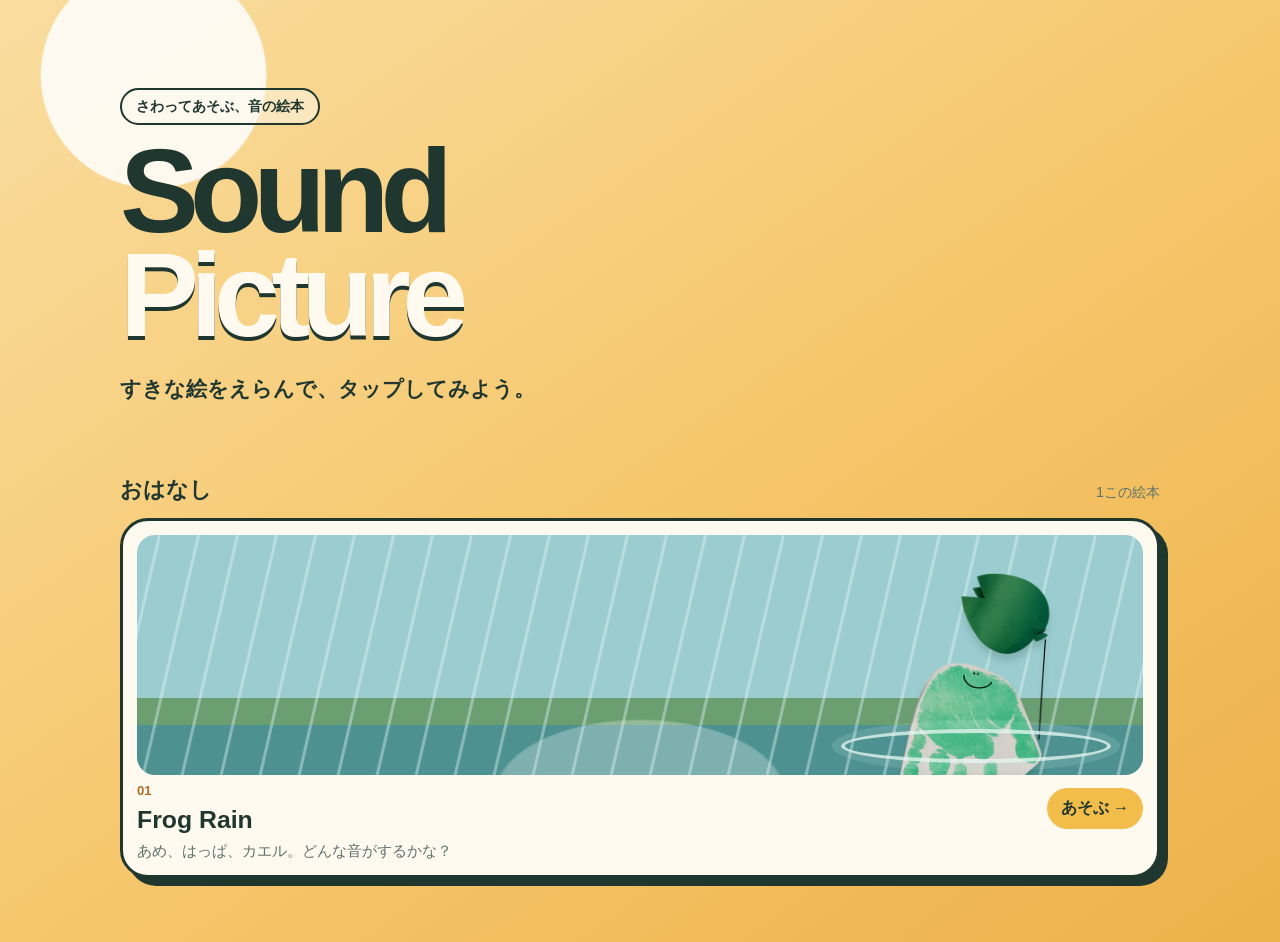
==== index.html @ 423977b1 "Initial SoundPicture release" ====
<!doctype html>
<html lang="ja">
<head>
  <meta charset="utf-8">
  <meta name="viewport" content="width=device-width, initial-scale=1">
  <meta name="theme-color" content="#f8d98b">
  <title>SoundPicture | さわってあそぶ、音の絵本</title>
  <link rel="stylesheet" href="./style.css?v=20260718-3">
</head>
<body>
  <main class="page">
    <header class="hero">
      <p class="eyebrow">さわってあそぶ、音の絵本</p>
      <h1>Sound<span>Picture</span></h1>
      <p class="lead">すきな絵をえらんで、タップしてみよう。</p>
    </header>

    <section aria-labelledby="works-title">
      <div class="section-heading">
        <h2 id="works-title">おはなし</h2>
        <span id="work-count" aria-live="polite"></span>
      </div>
      <div class="works" id="works"></div>
    </section>
  </main>

  <template id="work-card">
    <a class="work-card">
      <span class="work-card__picture" aria-hidden="true">
        <img class="work-card__image" alt="">
        <span class="work-card__rain"></span>
      </span>
      <span class="work-card__number"></span>
      <strong class="work-card__title"></strong>
      <span class="work-card__description"></span>
      <span class="work-card__action">あそぶ <span aria-hidden="true">→</span></span>
    </a>
  </template>

  <script src="./gallery.js?v=20260718-3"></script>
</body>
</html>
---- style.css ----
:root {
  color-scheme: light;
  --ink: #20372f;
  --muted: #5e726a;
  --paper: #fffaf0;
  --sun: #f2bd4b;
  --pond: #58a6a6;
  --leaf: #5f9362;
}

* {
  box-sizing: border-box;
}

body {
  margin: 0;
  min-height: 100vh;
  background:
    radial-gradient(circle at 12% 8%, rgba(255, 255, 255, .85) 0 7rem, transparent 7.1rem),
    linear-gradient(145deg, #f9dda0, #f6c76c 52%, #edb14a);
  color: var(--ink);
  font-family: "Hiragino Maru Gothic ProN", "Yu Gothic", sans-serif;
}

.page {
  width: min(1040px, calc(100% - 32px));
  margin: 0 auto;
  padding: clamp(36px, 8vw, 88px) 0 64px;
}

.hero {
  max-width: 760px;
  margin-bottom: clamp(42px, 8vw, 72px);
}

.eyebrow {
  width: fit-content;
  margin: 0 0 14px;
  padding: 7px 14px;
  border: 2px solid var(--ink);
  border-radius: 999px;
  background: rgba(255, 250, 240, .5);
  font-size: .9rem;
  font-weight: 700;
}

h1 {
  margin: 0;
  font-family: Arial Rounded MT Bold, "Hiragino Maru Gothic ProN", sans-serif;
  font-size: clamp(3.2rem, 11vw, 7.4rem);
  line-height: .88;
  letter-spacing: -.075em;
}

h1 span {
  display: block;
  color: #fffaf0;
  text-shadow: 0 4px 0 var(--ink);
}

.lead {
  margin: 28px 0 0;
  font-size: clamp(1rem, 2.6vw, 1.3rem);
  font-weight: 700;
}

.section-heading {
  display: flex;
  align-items: baseline;
  justify-content: space-between;
  margin-bottom: 14px;
}

h2 {
  margin: 0;
  font-size: 1.35rem;
}

#work-count {
  color: var(--muted);
  font-size: .9rem;
}

.works {
  display: grid;
  grid-template-columns: repeat(auto-fit, minmax(260px, 1fr));
  gap: 20px;
}

.work-card {
  display: grid;
  grid-template-columns: 1fr auto;
  gap: 8px 16px;
  padding: 14px;
  border: 3px solid var(--ink);
  border-radius: 28px;
  background: var(--paper);
  color: inherit;
  text-decoration: none;
  box-shadow: 8px 8px 0 var(--ink);
  transition: transform .18s ease, box-shadow .18s ease;
}

.work-card:hover,
.work-card:focus-visible {
  outline: none;
  transform: translate(3px, 3px);
  box-shadow: 5px 5px 0 var(--ink);
}

.work-card__picture {
  position: relative;
  grid-column: 1 / -1;
  height: 240px;
  overflow: hidden;
  border-radius: 18px;
  background:
    radial-gradient(ellipse at 50% 108%, rgba(255, 255, 255, .28) 0 20%, transparent 20.5%),
    linear-gradient(#9bcdd0 0 68%, #6b9f72 68% 79%, #4d9291 79%);
}

.work-card__picture::before {
  content: "";
  position: absolute;
  z-index: 1;
  inset: 0;
  background:
    repeating-linear-gradient(103deg, transparent 0 20px, rgba(226, 247, 249, .52) 21px 23px, transparent 24px 38px);
  opacity: .75;
}

.work-card__image {
  position: absolute;
  z-index: 2;
  right: clamp(12px, 5vw, 54px);
  bottom: -48%;
  width: min(52%, 230px);
  height: auto;
  filter: drop-shadow(0 7px 3px rgba(27, 65, 54, .18));
}

.work-card__rain {
  position: absolute;
  z-index: 3;
  right: clamp(5px, 3vw, 32px);
  bottom: 12px;
  width: min(60%, 270px);
  height: 34px;
  border: 4px solid rgba(230, 248, 242, .78);
  border-radius: 50%;
  box-shadow: 0 0 0 9px rgba(230, 248, 242, .13);
}

.work-card__number {
  color: #b16e27;
  font-size: .82rem;
  font-weight: 800;
}

.work-card__title {
  grid-column: 1;
  font-size: 1.55rem;
}

.work-card__description {
  grid-column: 1;
  color: var(--muted);
  font-size: .92rem;
}

.work-card__action {
  grid-column: 2;
  grid-row: 2 / 4;
  align-self: center;
  padding: 10px 14px;
  border-radius: 999px;
  background: var(--sun);
  font-weight: 800;
}

@media (max-width: 540px) {
  .page {
    width: min(100% - 24px, 1040px);
  }

  .work-card__picture {
    height: 210px;
  }
}
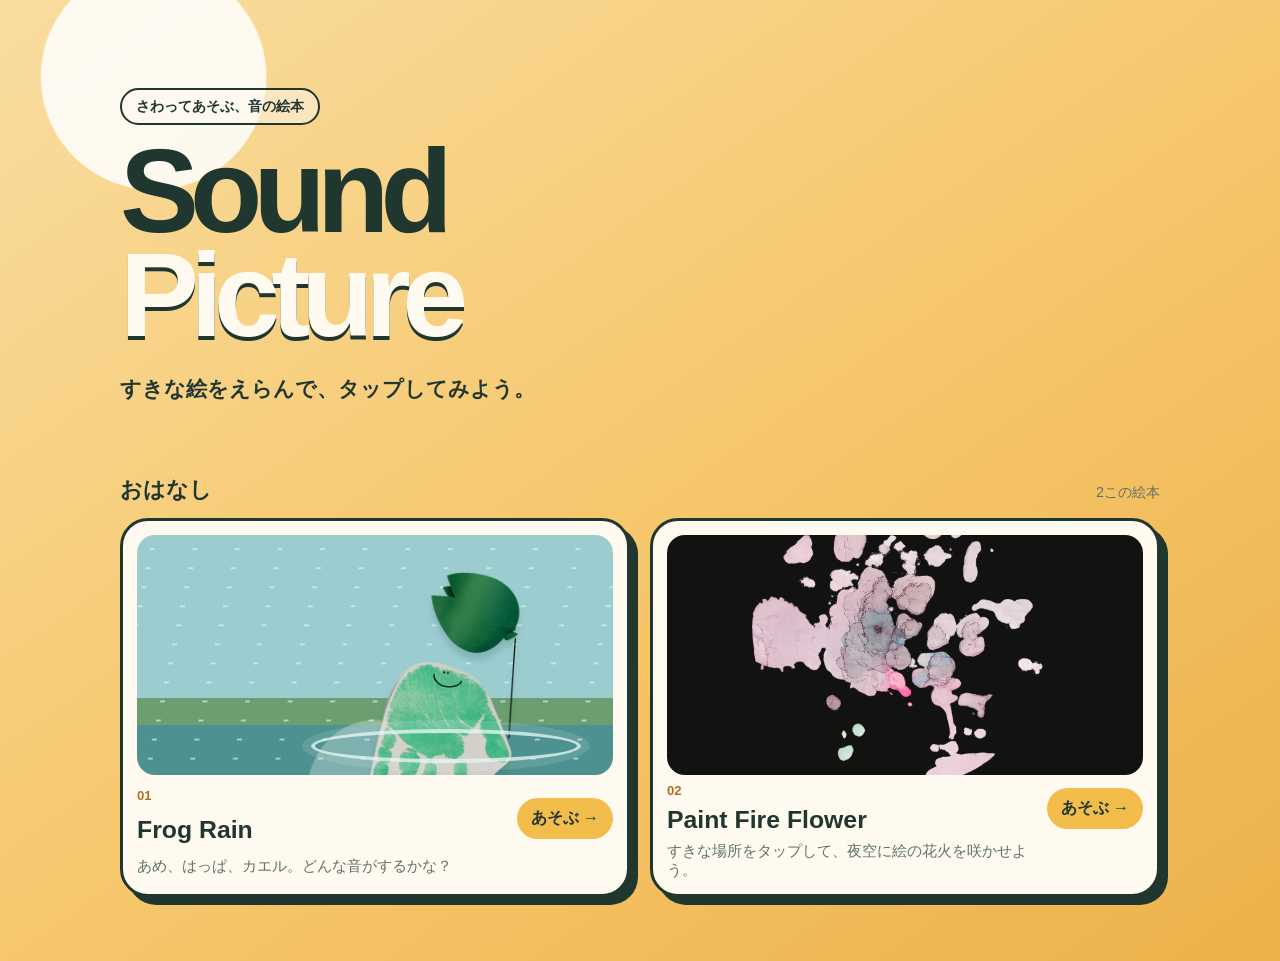
==== commit acc923c9: "Add Paint Fire Flower" ====
--- a/index.html
+++ b/index.html
@@ -5,7 +5,7 @@
   <meta name="viewport" content="width=device-width, initial-scale=1">
   <meta name="theme-color" content="#f8d98b">
   <title>SoundPicture | さわってあそぶ、音の絵本</title>
-  <link rel="stylesheet" href="./style.css?v=20260718-3">
+  <link rel="stylesheet" href="./style.css?v=20260720-1">
 </head>
 <body>
   <main class="page">
@@ -37,6 +37,6 @@
     </a>
   </template>
 
-  <script src="./gallery.js?v=20260718-3"></script>
+  <script src="./gallery.js?v=20260720-2"></script>
 </body>
 </html>
--- a/style.css
+++ b/style.css
@@ -110,6 +110,7 @@
 
 .work-card__picture {
   position: relative;
+  container-type: size;
   grid-column: 1 / -1;
   height: 240px;
   overflow: hidden;
@@ -124,9 +125,12 @@
   position: absolute;
   z-index: 1;
   inset: 0;
-  background:
-    repeating-linear-gradient(103deg, transparent 0 20px, rgba(226, 247, 249, .52) 21px 23px, transparent 24px 38px);
-  opacity: .75;
+  background-image:
+    radial-gradient(ellipse, rgba(226, 247, 249, .75) 0 2px, transparent 2.5px);
+  background-position: 0 0;
+  background-size: 38px 17px;
+  transform: skewX(-12deg) scale(1.12);
+  opacity: .82;
 }
 
 .work-card__image {
@@ -151,6 +155,23 @@
   box-shadow: 0 0 0 9px rgba(230, 248, 242, .13);
 }
 
+.work-card--paint-fire-flower .work-card__picture {
+  background: #121211;
+}
+
+.work-card--paint-fire-flower .work-card__picture::before,
+.work-card--paint-fire-flower .work-card__rain {
+  display: none;
+}
+
+.work-card--paint-fire-flower .work-card__image {
+  inset: 0;
+  width: 100%;
+  height: 100%;
+  object-fit: cover;
+  filter: saturate(1.12) contrast(1.08);
+}
+
 .work-card__number {
   color: #b16e27;
   font-size: .82rem;
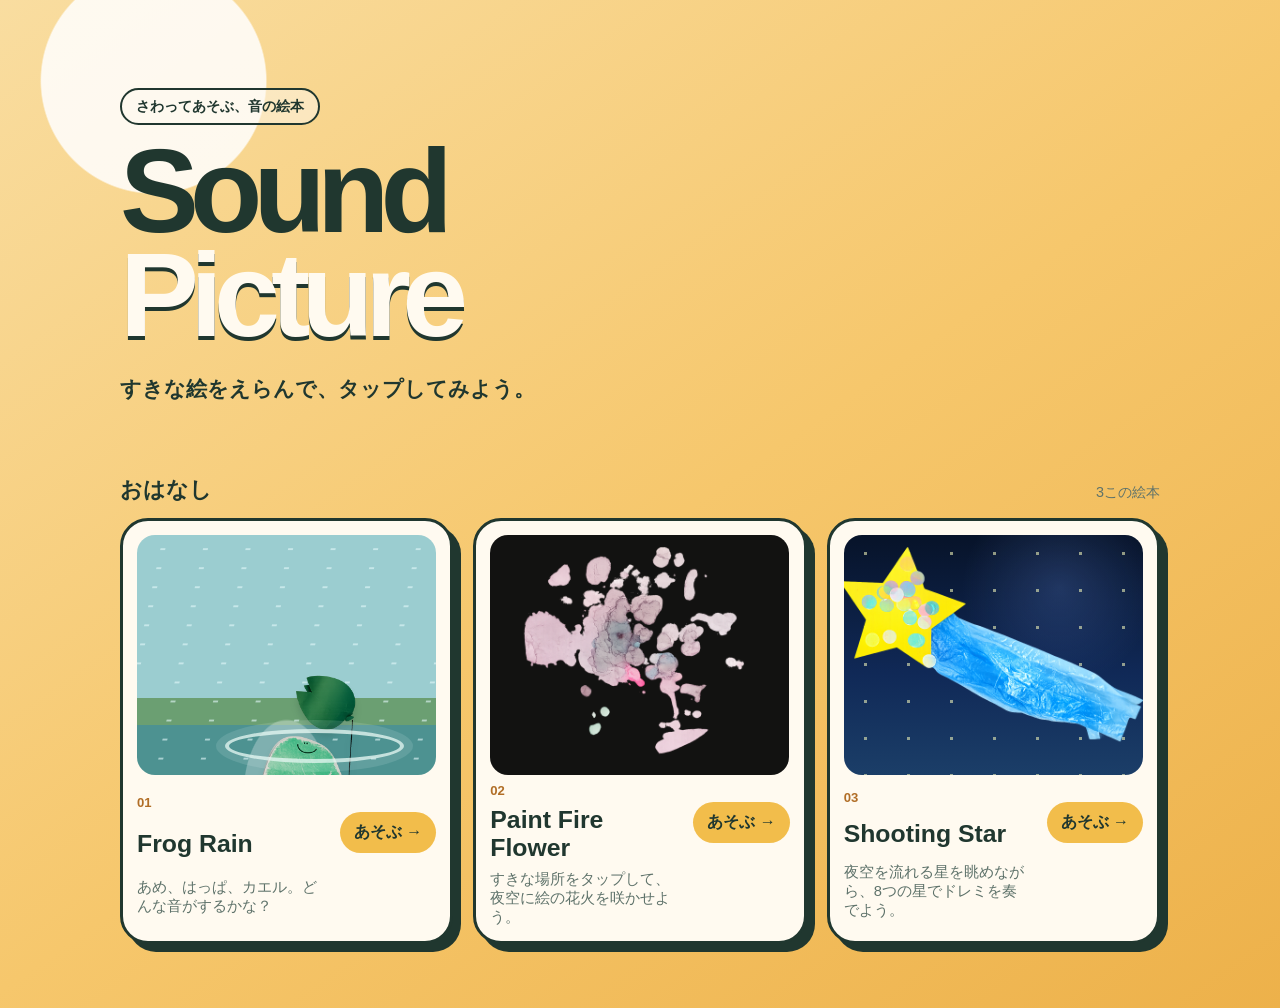
==== commit e4bdcec5: "Add Shooting Star" ====
--- a/index.html
+++ b/index.html
@@ -5,7 +5,7 @@
   <meta name="viewport" content="width=device-width, initial-scale=1">
   <meta name="theme-color" content="#f8d98b">
   <title>SoundPicture | さわってあそぶ、音の絵本</title>
-  <link rel="stylesheet" href="./style.css?v=20260720-1">
+  <link rel="stylesheet" href="./style.css?v=20260729-1">
 </head>
 <body>
   <main class="page">
@@ -37,6 +37,6 @@
     </a>
   </template>
 
-  <script src="./gallery.js?v=20260720-2"></script>
+  <script src="./gallery.js?v=20260729-1"></script>
 </body>
 </html>
--- a/style.css
+++ b/style.css
@@ -172,6 +172,32 @@
   filter: saturate(1.12) contrast(1.08);
 }
 
+.work-card--shooting-star .work-card__picture {
+  background:
+    radial-gradient(circle at 72% 22%, rgba(120, 161, 255, .2), transparent 34%),
+    linear-gradient(#071329, #102957 58%, #1b3e68);
+}
+
+.work-card--shooting-star .work-card__picture::before {
+  background-image:
+    radial-gradient(circle, rgba(239, 243, 184, .9) 0 1.5px, transparent 2px);
+  background-size: 43px 37px;
+  transform: none;
+  opacity: .65;
+}
+
+.work-card--shooting-star .work-card__rain {
+  display: none;
+}
+
+.work-card--shooting-star .work-card__image {
+  inset: 0;
+  width: 100%;
+  height: 100%;
+  object-fit: cover;
+  filter: saturate(1.08) contrast(1.04);
+}
+
 .work-card__number {
   color: #b16e27;
   font-size: .82rem;
